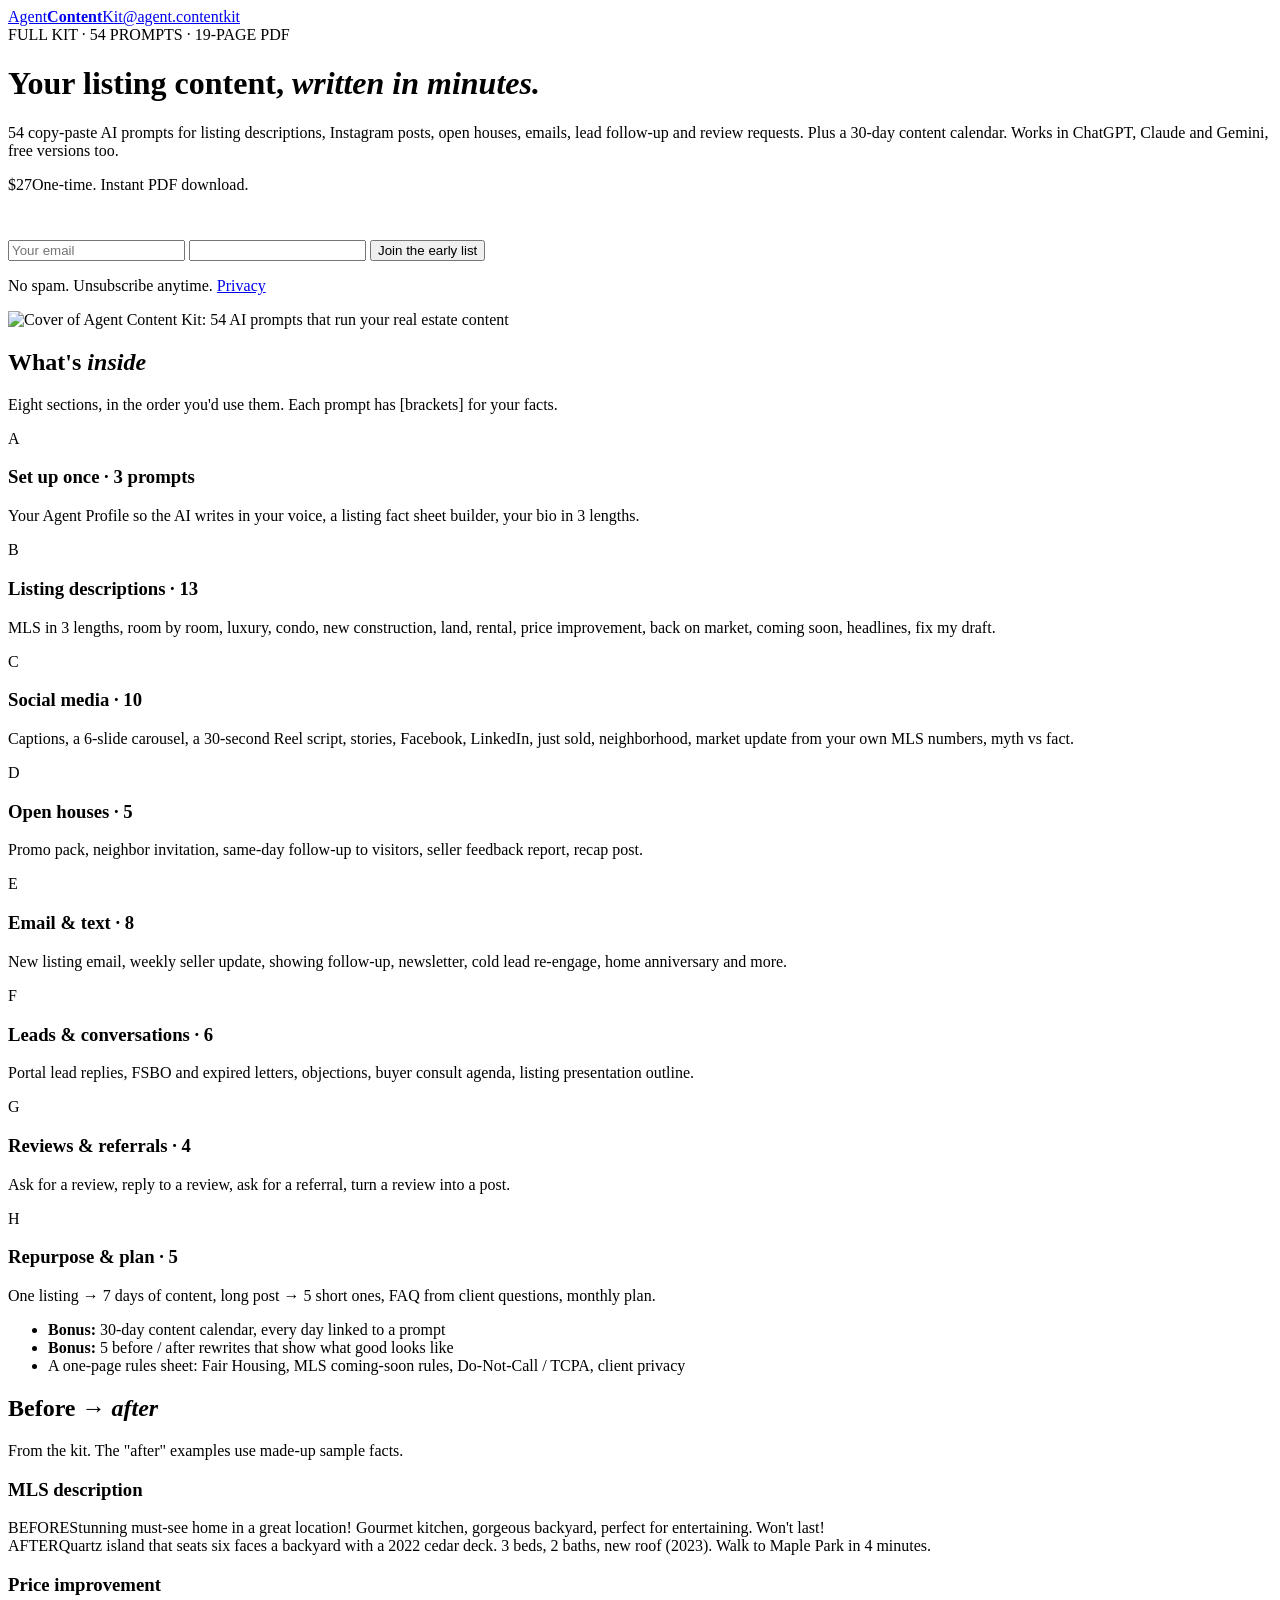
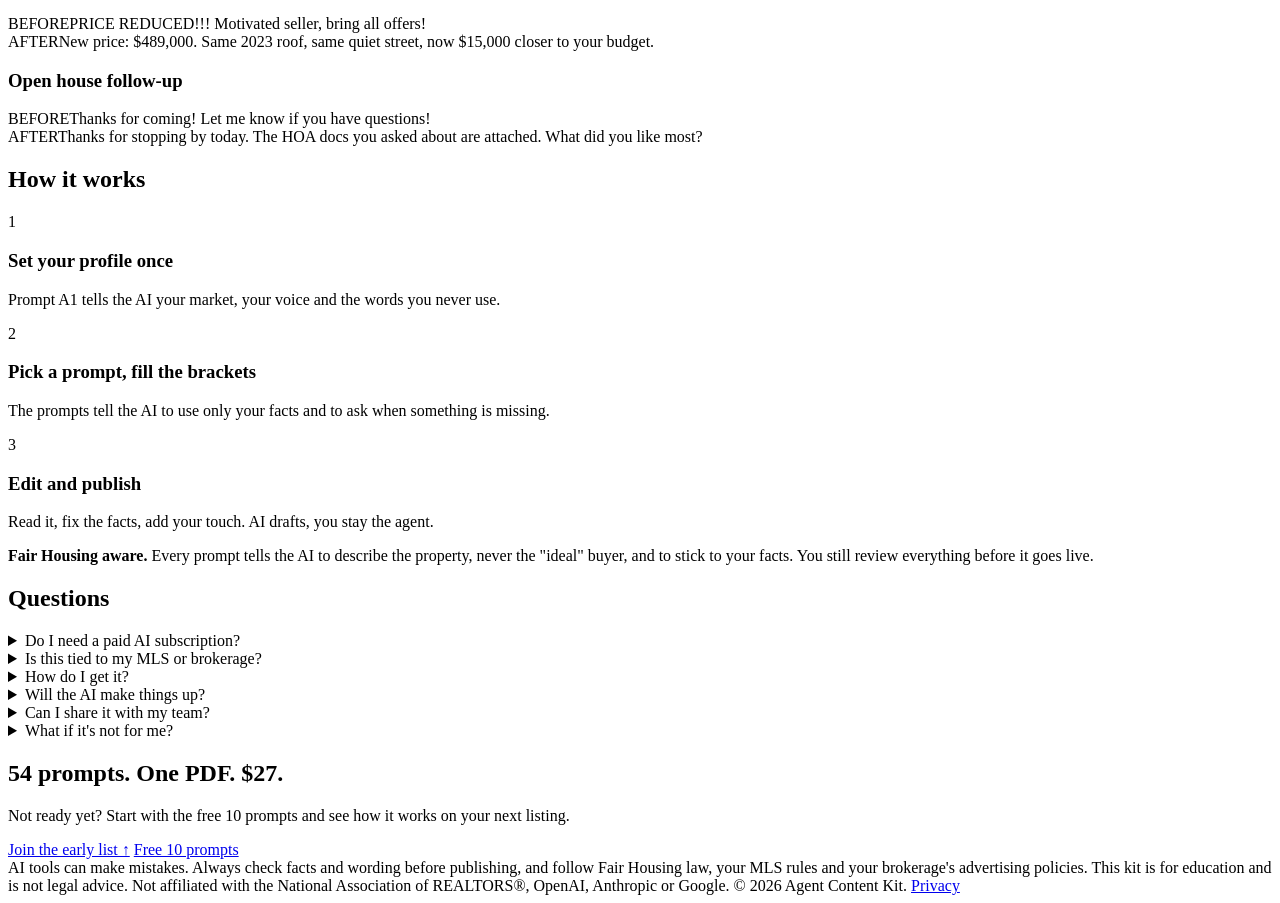
==== site/kit/index.html @ c136eae5 "Email capture for the free guide, Kit sales page, thanks and privacy pages Free PDF is now behind an" ====
<!doctype html>
<html lang="en">
<head>
<meta charset="utf-8">
<meta name="viewport" content="width=device-width, initial-scale=1">
<title>Agent Content Kit: 54 AI Prompts for Real Estate Agents</title>
<meta name="description" content="54 copy-paste AI prompts for listing descriptions, Instagram posts, open houses, emails, lead follow-up and reviews. 30-day content calendar included. Instant PDF.">
<meta property="og:title" content="Agent Content Kit: 54 AI prompts for real estate agents">
<meta property="og:description" content="Listings, social, open houses, emails, follow-ups and reviews. Copy, paste, fill in the brackets.">
<meta property="og:image" content="https://agentcontentkit.pro/assets/kit-cover.jpg">
<meta property="og:url" content="https://agentcontentkit.pro/kit/">
<link rel="canonical" href="https://agentcontentkit.pro/kit/">
<meta name="theme-color" content="#0F1B2D">
<link rel="apple-touch-icon" href="/apple-touch-icon.png">
<link rel="icon" href="data:image/svg+xml,%3Csvg xmlns='http://www.w3.org/2000/svg' viewBox='0 0 64 64'%3E%3Crect width='64' height='64' rx='14' fill='%230F1B2D'/%3E%3Ctext x='32' y='43' font-family='Arial' font-weight='800' font-size='30' text-anchor='middle' fill='%23D9432F'%3EAK%3C/text%3E%3C/svg%3E">
<link rel="preconnect" href="https://fonts.googleapis.com">
<link href="https://fonts.googleapis.com/css2?family=Inter:wght@400;600;800&display=swap" rel="stylesheet">
<link rel="stylesheet" href="/assets/site.css">
<script>
  // Paste the lava.top product link here when the product is live. Empty = waitlist mode.
  window.BUY_URL = '';
</script>
</head>
<body>

<header class="hero" id="top">
  <div class="wrap">
    <nav><a class="logo" href="/" style="opacity:1">Agent<b>Content</b>Kit</a><a href="https://www.instagram.com/agent.contentkit/" rel="noopener">@agent.contentkit</a></nav>
    <div class="hero-grid">
      <div>
        <span class="tag">FULL KIT · 54 PROMPTS · 19-PAGE PDF</span>
        <h1>Your listing content, <em>written in minutes.</em></h1>
        <p class="lead">54 copy-paste AI prompts for listing descriptions, Instagram posts, open houses, emails, lead follow-up and review requests. Plus a 30-day content calendar. Works in ChatGPT, Claude and Gemini, free versions too.</p>
        <div class="price"><span class="now">$27</span><span class="pnote">One-time. Instant PDF download.</span></div>
        <div class="cta" style="display:block">
          <div class="buy" hidden>
            <a class="btn buy-link" href="#" rel="noopener">Get the kit for $27 →</a>
            <p class="fine">Secure checkout. The PDF arrives by email right after payment.</p>
          </div>
          <div class="wait" hidden>
            <p style="margin-bottom:12px;color:rgba(255,255,255,.85)"><b>Opens November 3.</b> Join the early list and get the launch price before anyone else.</p>
            <form class="form" data-source="kit-waitlist" data-done="done-wait" novalidate>
              <input type="email" name="email" placeholder="Your email" autocomplete="email" required aria-label="Your email">
              <input class="hp" type="text" name="company" tabindex="-1" autocomplete="off" aria-hidden="true">
              <button class="btn" type="submit">Join the early list</button>
            </form>
            <div class="done" id="done-wait" hidden><b>You're on the list.</b> I'll email you the day the kit opens. Meanwhile, grab the <a href="/">free 10 prompts</a>.</div>
            <p class="form-msg" aria-live="polite"></p>
            <p class="fine">No spam. Unsubscribe anytime. <a href="/privacy/">Privacy</a></p>
          </div>
        </div>
      </div>
      <img class="cover" src="/assets/kit-cover.jpg" alt="Cover of Agent Content Kit: 54 AI prompts that run your real estate content" width="720" height="932">
    </div>
  </div>
</header>

<main>
  <section>
    <div class="wrap">
      <h2>What's <em>inside</em></h2>
      <p class="sub">Eight sections, in the order you'd use them. Each prompt has [brackets] for your facts.</p>
      <div class="grid">
        <div class="item"><span class="n">A</span><div><h3>Set up once · 3 prompts</h3><p>Your Agent Profile so the AI writes in your voice, a listing fact sheet builder, your bio in 3 lengths.</p></div></div>
        <div class="item"><span class="n">B</span><div><h3>Listing descriptions · 13</h3><p>MLS in 3 lengths, room by room, luxury, condo, new construction, land, rental, price improvement, back on market, coming soon, headlines, fix my draft.</p></div></div>
        <div class="item"><span class="n">C</span><div><h3>Social media · 10</h3><p>Captions, a 6-slide carousel, a 30-second Reel script, stories, Facebook, LinkedIn, just sold, neighborhood, market update from your own MLS numbers, myth vs fact.</p></div></div>
        <div class="item"><span class="n">D</span><div><h3>Open houses · 5</h3><p>Promo pack, neighbor invitation, same-day follow-up to visitors, seller feedback report, recap post.</p></div></div>
        <div class="item"><span class="n">E</span><div><h3>Email & text · 8</h3><p>New listing email, weekly seller update, showing follow-up, newsletter, cold lead re-engage, home anniversary and more.</p></div></div>
        <div class="item"><span class="n">F</span><div><h3>Leads & conversations · 6</h3><p>Portal lead replies, FSBO and expired letters, objections, buyer consult agenda, listing presentation outline.</p></div></div>
        <div class="item"><span class="n">G</span><div><h3>Reviews & referrals · 4</h3><p>Ask for a review, reply to a review, ask for a referral, turn a review into a post.</p></div></div>
        <div class="item"><span class="n">H</span><div><h3>Repurpose & plan · 5</h3><p>One listing → 7 days of content, long post → 5 short ones, FAQ from client questions, monthly plan.</p></div></div>
      </div>
      <ul class="list">
        <li><b>Bonus:</b> 30-day content calendar, every day linked to a prompt</li>
        <li><b>Bonus:</b> 5 before / after rewrites that show what good looks like</li>
        <li>A one-page rules sheet: Fair Housing, MLS coming-soon rules, Do-Not-Call / TCPA, client privacy</li>
      </ul>
    </div>
  </section>

  <section style="padding-top:0">
    <div class="wrap">
      <h2>Before → <em>after</em></h2>
      <p class="sub">From the kit. The "after" examples use made-up sample facts.</p>
      <div class="ba">
        <h3>MLS description</h3>
        <div><span class="lbl">BEFORE</span>Stunning must-see home in a great location! Gourmet kitchen, gorgeous backyard, perfect for entertaining. Won't last!</div>
        <div class="after"><span class="lbl">AFTER</span>Quartz island that seats six faces a backyard with a 2022 cedar deck. 3 beds, 2 baths, new roof (2023). Walk to Maple Park in 4 minutes.</div>
        <h3>Price improvement</h3>
        <div><span class="lbl">BEFORE</span>PRICE REDUCED!!! Motivated seller, bring all offers!</div>
        <div class="after"><span class="lbl">AFTER</span>New price: $489,000. Same 2023 roof, same quiet street, now $15,000 closer to your budget.</div>
        <h3>Open house follow-up</h3>
        <div><span class="lbl">BEFORE</span>Thanks for coming! Let me know if you have questions!</div>
        <div class="after"><span class="lbl">AFTER</span>Thanks for stopping by today. The HOA docs you asked about are attached. What did you like most?</div>
      </div>
    </div>
  </section>

  <section style="padding-top:0">
    <div class="wrap">
      <h2>How it works</h2>
      <div class="steps">
        <div class="step"><div class="dot">1</div><h3>Set your profile once</h3><p>Prompt A1 tells the AI your market, your voice and the words you never use.</p></div>
        <div class="step"><div class="dot">2</div><h3>Pick a prompt, fill the brackets</h3><p>The prompts tell the AI to use only your facts and to ask when something is missing.</p></div>
        <div class="step"><div class="dot">3</div><h3>Edit and publish</h3><p>Read it, fix the facts, add your touch. AI drafts, you stay the agent.</p></div>
      </div>
      <div class="note"><b>Fair Housing aware.</b> Every prompt tells the AI to describe the property, never the "ideal" buyer, and to stick to your facts. You still review everything before it goes live.</div>
    </div>
  </section>

  <section style="padding-top:0">
    <div class="wrap faq">
      <h2>Questions</h2>
      <details><summary>Do I need a paid AI subscription?</summary><p>No. The prompts work in the free versions of ChatGPT, Claude and Gemini. Paid versions give longer, more polished answers.</p></details>
      <details><summary>Is this tied to my MLS or brokerage?</summary><p>No. It's a PDF of prompts. You paste them into any AI chat. Always follow your MLS rules and your brokerage's advertising policy.</p></details>
      <details><summary>How do I get it?</summary><p>Right after payment you get an email with the download link. It's a 19-page PDF you can keep and reuse.</p></details>
      <details><summary>Will the AI make things up?</summary><p>The prompts tell it to use only the facts you give and to ask about anything missing. AI can still make mistakes, so read every draft before it goes out.</p></details>
      <details><summary>Can I share it with my team?</summary><p>The license is for one agent. Message me on Instagram about a team license.</p></details>
      <details><summary>What if it's not for me?</summary><p>Message me on Instagram at @agent.contentkit within 7 days of purchase and tell me what didn't work. I'll help you get results or sort out a refund.</p></details>
    </div>
  </section>

  <section style="padding-top:0">
    <div class="wrap">
      <div class="final">
        <h2>54 prompts. One PDF. $27.</h2>
        <p>Not ready yet? Start with the free 10 prompts and see how it works on your next listing.</p>
        <div class="row">
          <a class="btn" href="#top">Get the full kit ↑</a>
          <a class="btn ghost" href="/">Free 10 prompts</a>
        </div>
      </div>
    </div>
  </section>
</main>

<footer>
  <div class="wrap">AI tools can make mistakes. Always check facts and wording before publishing, and follow Fair Housing law, your MLS rules and your brokerage's advertising policies. This kit is for education and is not legal advice. Not affiliated with the National Association of REALTORS®, OpenAI, Anthropic or Google. © 2026 Agent Content Kit. <a href="/privacy/">Privacy</a></div>
</footer>
<script>
  (function () {
    var live = !!window.BUY_URL;
    document.querySelectorAll(live ? '.buy' : '.wait').forEach(function (el) { el.hidden = false; });
    document.querySelectorAll('.buy-link').forEach(function (a) { a.href = window.BUY_URL; });
    if (!live) document.querySelector('.final .btn').textContent = 'Join the early list ↑';
  })();
</script>
<script src="/assets/form.js" defer></script>
</body>
</html>
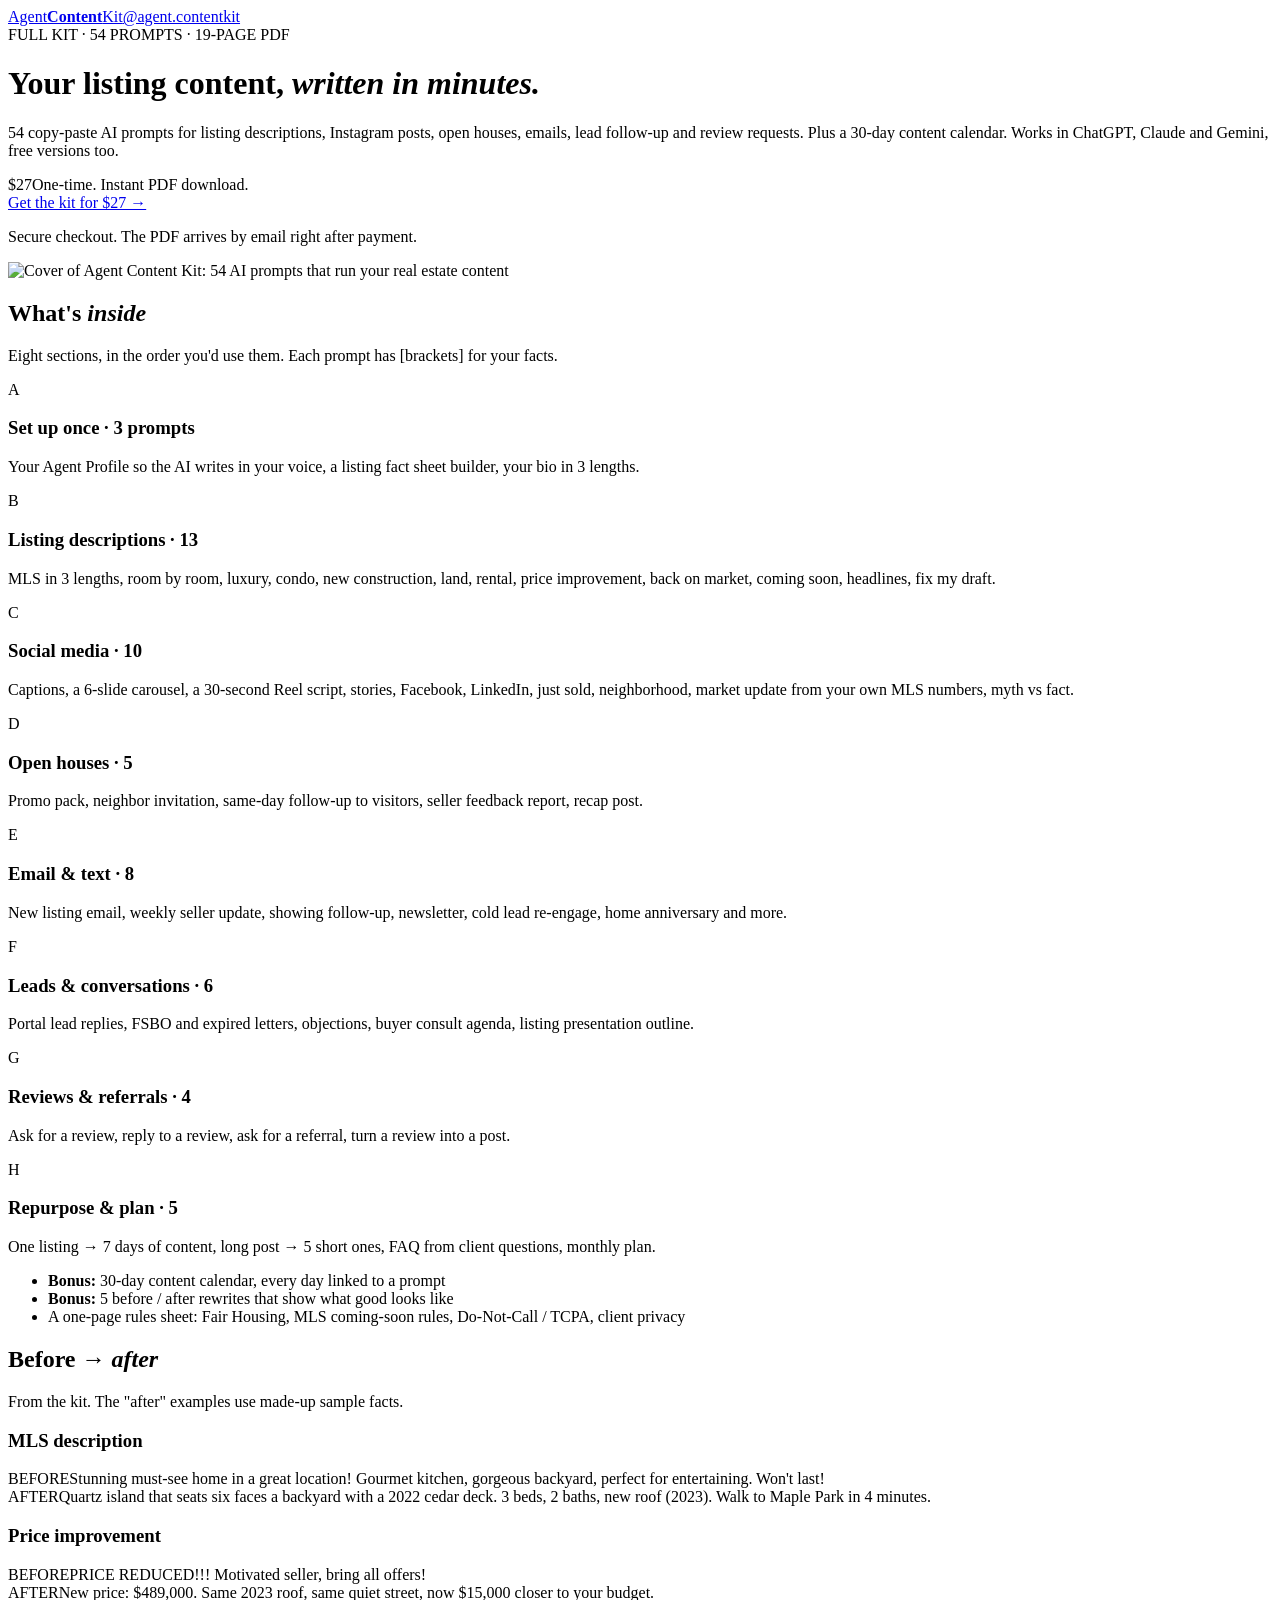
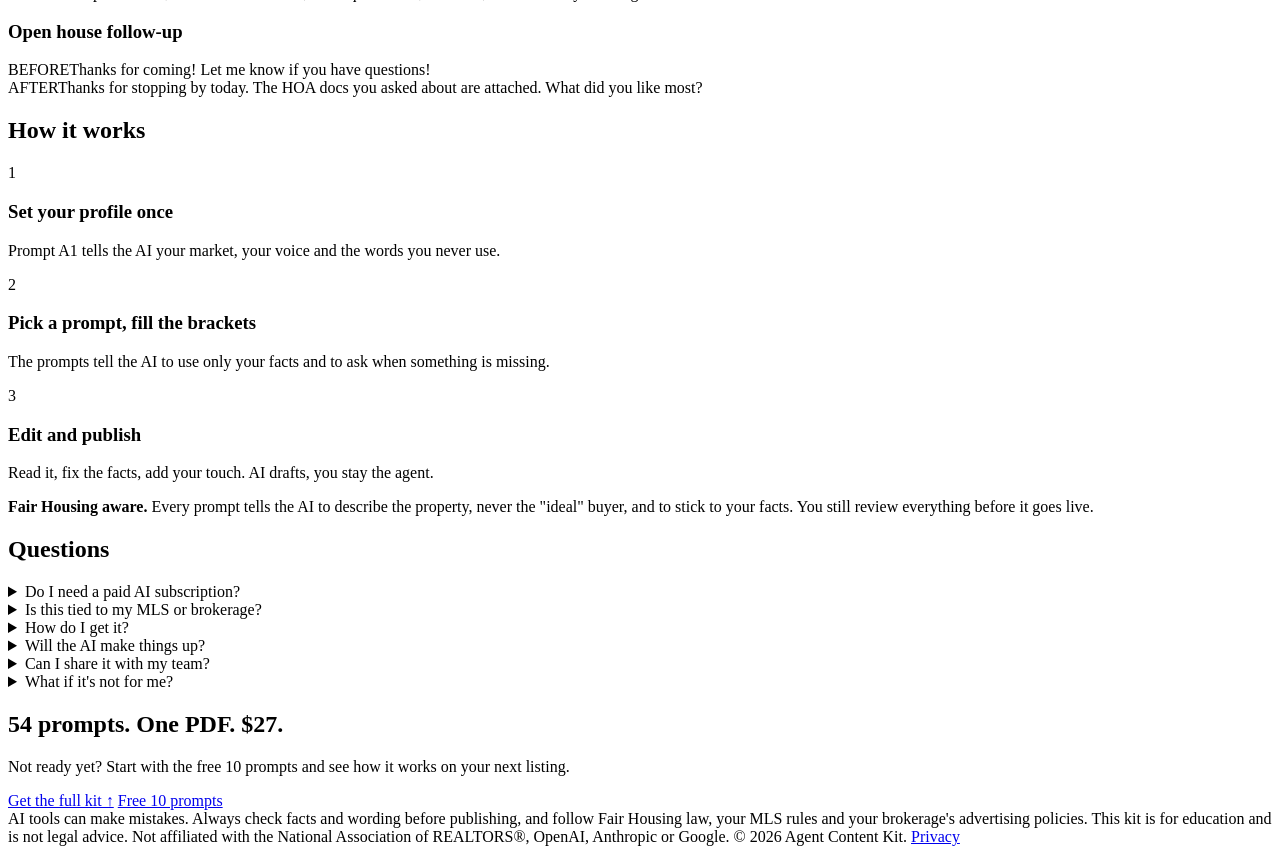
==== commit f93ce531: "Turn on Kit buy button with lava.top link Co-Authored-By: Claude Opus 5.5 (1M context) <noreply@anth" ====
--- a/site/kit/index.html
+++ b/site/kit/index.html
@@ -17,8 +17,8 @@
 <link href="https://fonts.googleapis.com/css2?family=Inter:wght@400;600;800&display=swap" rel="stylesheet">
 <link rel="stylesheet" href="/assets/site.css">
 <script>
-  // Paste the lava.top product link here when the product is live. Empty = waitlist mode.
-  window.BUY_URL = '';
+  // lava.top product link. Empty = waitlist mode.
+  window.BUY_URL = 'https://app.lava.top/products/ee49d263-c0a3-4086-955c-83802ea86dd4';
 </script>
 </head>
 <body>
